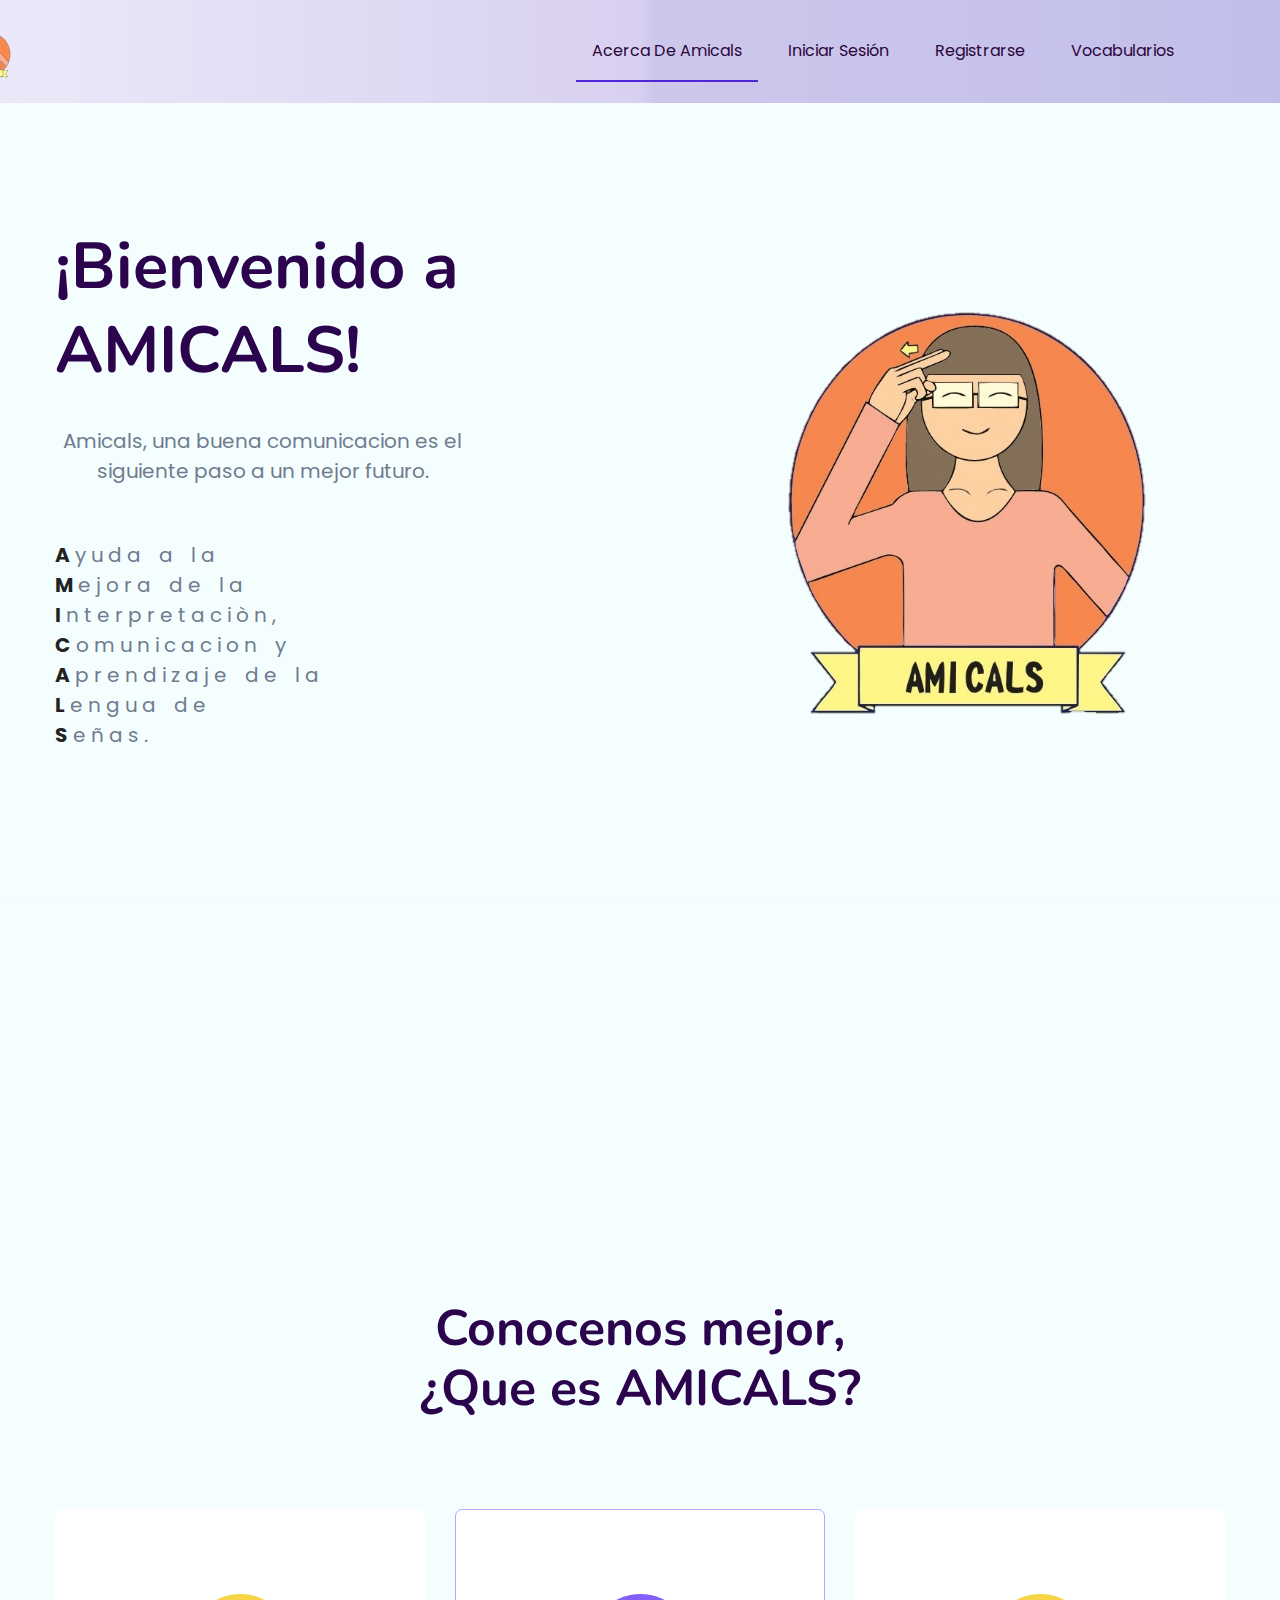
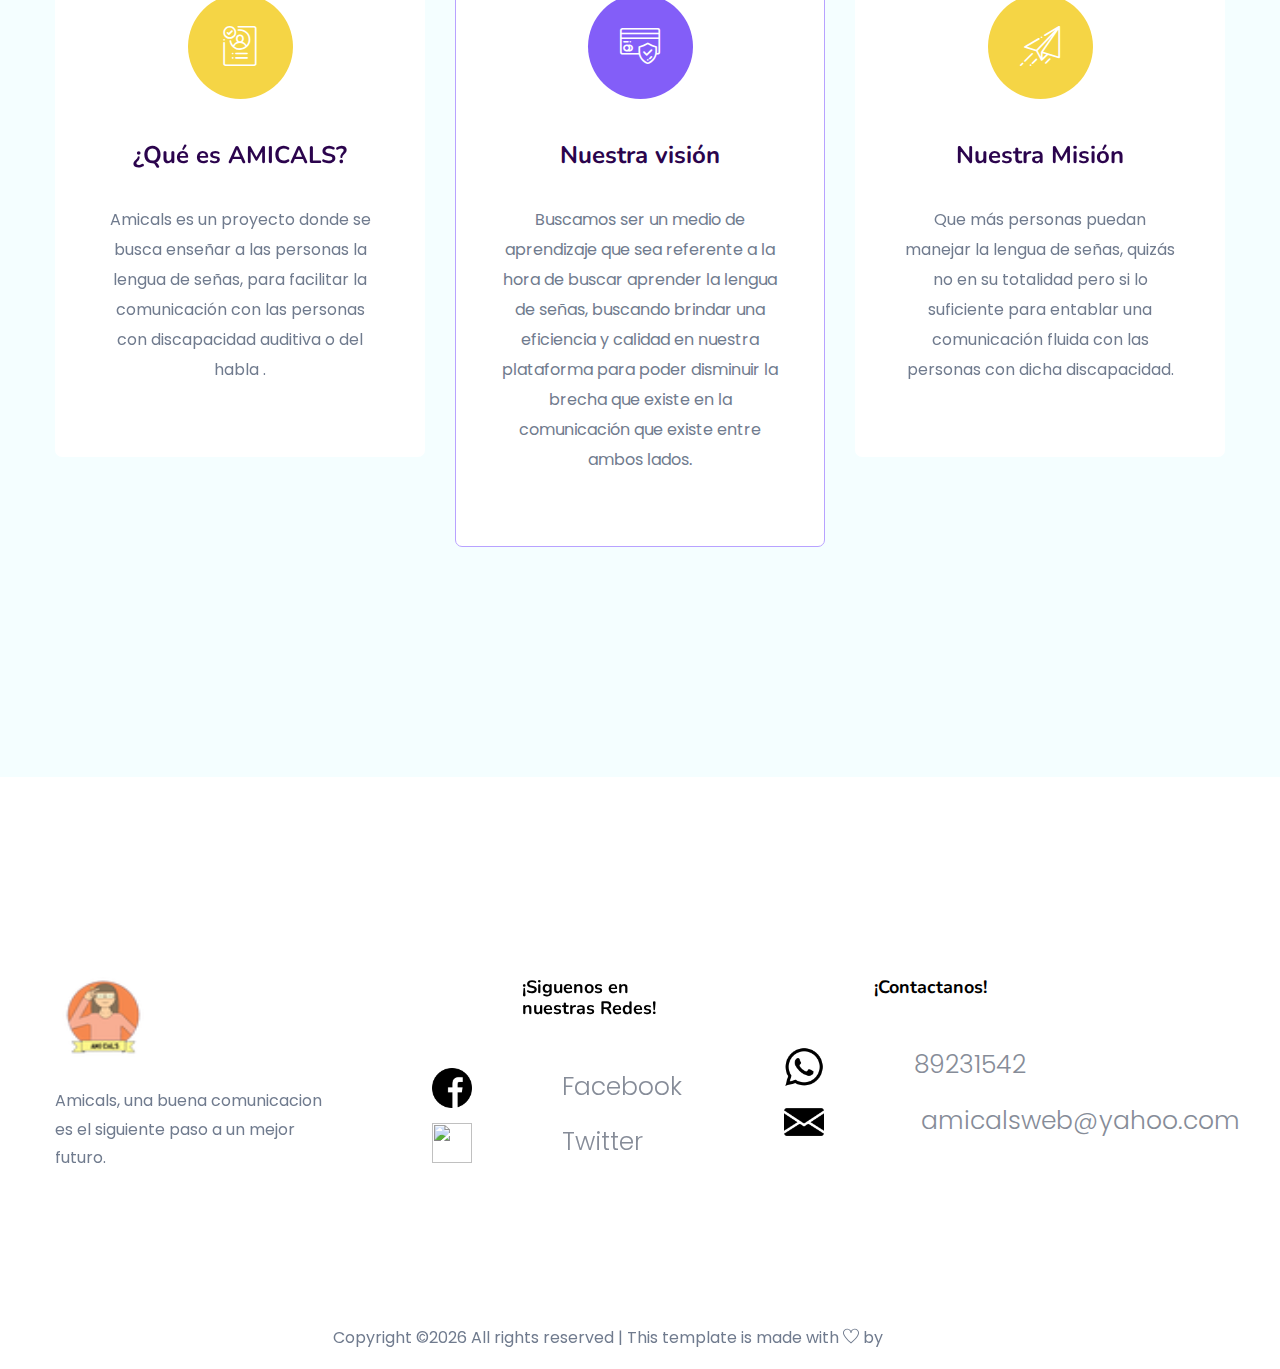
==== index.html @ 54b2f653 "grupo_amicals" ====
<!doctype html>
<html class="no-js" lang="zxx">
    <head>
        <meta charset="utf-8">
        <meta http-equiv="x-ua-compatible" content="ie=edge">
        <title>Amicals || Inicio </title>
        <meta name="description" content="">
        <meta name="viewport" content="width=device-width, initial-scale=1">
        <link rel="manifest" href="site.webmanifest">
		<link rel="shortcut icon" type="image/x-icon" href="assets/img/faviconA.png">

		<!-- CSS here -->
            <link rel="stylesheet" href="assets/css/bootstrap.min.css">
            <link rel="stylesheet" href="assets/css/owl.carousel.min.css">
            <link rel="stylesheet" href="assets/css/flaticon.css">
            <link rel="stylesheet" href="assets/css/slicknav.css">
            <link rel="stylesheet" href="assets/css/animate.min.css">
            <link rel="stylesheet" href="assets/css/magnific-popup.css">
            <link rel="stylesheet" href="assets/css/fontawesome-all.min.css">
            <link rel="stylesheet" href="assets/css/themify-icons.css">
            <link rel="stylesheet" href="assets/css/slick.css">
            <link rel="stylesheet" href="assets/css/nice-select.css">
            <link rel="stylesheet" href="assets/css/style.css">

   </head>
   <header>
    <!-- Header Start -->
   <div class="header-area header-transparrent ">
        <div class="main-header header-sticky">
            <div class="container">
                <div class="row align-items-center">
                    <!-- Logo  del header-->
                    <div class="col-xl-2 col-lg-2 col-md-2">
                        <div class="logo">
                            <a href="index.html"><img src="assets/img/logoR.png" ></a>
                        </div>
                    </div>
                    <div class="col-xl-10 col-lg-10 col-md-10">
                        <!-- Main-menu -->
                        <div class="main-menu f-right d-none d-lg-block">
                            <nav>
                                <ul id="navigation">    
                                    <li class="active"><a href="index.html">Acerca de Amicals</a></li>
                                    <li><a href="login.html">Iniciar Sesión</a></li>
                                    <li><a href="blog.html">Registrarse</a></li>
                                    <li><a href="Vocabularios.html">Vocabularios</a>
                                       
                                        <ul class="submenu">
                                            <li><a href="Saludos.html">Saludos</a></li>
                                             <li><a href="preguntas.html">Preguntas</a></li>
                                             <li><a href="familia.html">Familia</a></li>
                                             <li><a href="colores.html">colores</a></li>
                                             <li><a href="medios.html">Medios de transporte</a></li>
                                           
                                           
                                         
                                            


                                        </ul>
                                    </li>
                                 
                                </ul>
                            </nav>
                        </div>
                    </div>
                    <!-- Mobile Menu -->
                    <div class="col-12">
                        <div class="mobile_menu d-block d-lg-none"></div>
                    </div>
                </div>
            </div>
        </div>
   </div>
    <!-- Header End -->
</header>

   <body>
       
    <!-- Preloader Start -->
    <div id="preloader-active">
        <div class="preloader d-flex align-items-center justify-content-center">
            <div class="preloader-inner position-relative">
                <div class="preloader-circle"></div>
                <div class="preloader-img pere-text">
                      <!-- logo amicals -->
                    <img src="assets/img/logoR.png">
                </div>
            </div>
        </div>
    </div>
    <!-- Preloader Start -->

   

    <main>

        <!-- Slider Area Start-->
        <div class="slider-area ">
            <div class="slider-active">
                <div class="single-slider slider-height slider-padding sky-blue d-flex align-items-center">
                    <div class="container">
                        <div class="row d-flex align-items-center">
                            <div class="col-lg-6 col-md-9 ">
                                <div class="hero__caption">
                                 
                                    <h1 data-animation="fadeInUp" data-delay=".6s">¡Bienvenido a<br>AMICALS!</h1>
                                    <p data-animation="fadeInUp" data-delay=".8s">Amicals, una buena comunicacion es el siguiente paso a un mejor futuro.</p>
                                    <p  id="am" data-animation="fadeInUp" data-delay=".8s"><b>A</b>yuda a la<br> <b>M</b>ejora de la<br><b>I</b>nterpretaciòn,<br><b>C</b>omunicacion y <br> <b>A</b>prendizaje de la <br> <b>L</b>engua de <br><b>S</b>eñas.</p>
                
                                  
                                </div>
                            </div>
                            <div class="col-lg-6">
                                <div class="hero__img d-none d-lg-block f-right" data-animation="fadeInRight" data-delay="1s">
                                    <img src="assets/img/logo.png" alt="">
                                </div>
                            </div>
                        </div>
                    </div>
                </div> 
                
                            <div class="col-lg-6">
                                <div class="hero__img d-none d-lg-block f-right" data-animation="fadeInRight" data-delay="1s">
                                    <img src="assets/img/hero/hero_right.png" alt="">
                                </div>
                            </div>
                        </div>
                    </div>
                </div> 
            </div>
        </div>
        
                       
           
        </section>
        <!-- Best Features End -->
        <!-- Services Area Start -->
        <section class="service-area sky-blue section-padding2">
            <div class="container">
                <!-- Section Tittle -->
                <div class="row d-flex justify-content-center">
                    <div class="col-lg-6">
                        <div class="section-tittle text-center">
                            <h2>Conocenos mejor,<br>¿Que es AMICALS?</h2>
                        </div>
                    </div>
                </div>
                <!-- Section caption -->
                <div class="row">
                    <div class="col-xl-4 col-lg-4 col-md-6">
                        <div class="services-caption text-center mb-30">
                            <div class="service-icon">
                                <span class="flaticon-businessman"></span>
                            </div> 
                            <div class="service-cap">
                                <h4><a href="#">¿Qué es AMICALS?</a></h4>
                                <p>Amicals es un proyecto donde se busca enseñar a las personas la lengua de señas, para facilitar la comunicación con las personas con discapacidad auditiva o del habla .</p>
                            </div>
                        </div>
                    </div>
                    <div class="col-xl-4 col-lg-4 col-md-6">
                        <div class="services-caption active text-center mb-30">
                            <div class="service-icon">
                                <span class="flaticon-pay"></span>
                            </div> 
                            <div class="service-cap">
                                <h4><a href="#">Nuestra visión</a></h4>
                                <p> Buscamos ser un medio de aprendizaje que sea referente a la hora de buscar aprender la lengua de señas, buscando brindar una eficiencia y calidad en nuestra plataforma para poder disminuir la brecha que existe en la comunicación que existe entre ambos lados.</p>
                            </div>
                        </div>
                    </div> 
                    <div class="col-xl-4 col-lg-4 col-md-6">
                        <div class="services-caption text-center mb-30">
                            <div class="service-icon">
                                <span class="flaticon-plane"></span>
                            </div> 
                            <div class="service-cap">
                                <h4><a href="#">Nuestra Misión</a></h4>
                                <p>Que más personas puedan manejar la lengua de señas, quizás no en su totalidad pero si lo suficiente para entablar una comunicación fluida con las personas con dicha discapacidad.</p>
                            </div>
                        </div>
                    </div>
                </div>
            </div>
        </section>
       
        
   <footer>

   
       <!-- Footer Start-->
      <div class="footer-main">
        <div class="footer-area footer-padding">
            <div class="container">
                <div class="row  justify-content-between">
                    <div class="col-lg-3 col-md-4 col-sm-8">
                         <div class="single-footer-caption mb-30">
                              <!-- logo -->
                             <div class="footer-logo">
                                 <a href="index.html"><img src="assets/img/logoR.png" alt=""></a>
                             </div>
                             <div class="footer-tittle">
                                 <div class="footer-pera">
                                     <p class="info1">Amicals, una buena comunicacion es el siguiente paso a un mejor futuro.</p>
                                </div>
                             </div>
                         </div>
                    </div>
                    <div class="col-lg-2 col-md-4 col-sm-5">
                        <div class="single-footer-caption mb-50">
                            <div class="footer-tittle">
                                <h4>¡Siguenos en nuestras Redes!</h4>
                                <ul>
                                <li> <img class="logo" src="assets/img/facebook.png"><a href="https://www.facebook.com/Amicals-100600998304118">Facebook</a></li>
                                
                             <li><img class="logo" src="assets/img/Twitter.png"><a href="https://twitter.com/AmicalsW">Twitter</a></li>
                                   
                                   
                                   
                                </ul>
                            </div> 
                        </div>
                    </div>
                    <div class="single-footer-caption mb-50">
                        <div class="footer-tittle">
                            <h4>¡Contactanos!</h4>
                            <ul>
                                <li> <img class="logo" src="assets/img/whatsapp.png"><a href="#">89231542</a></li>
                                <li> <img class="logo" src="assets/img/correo.png"> <a href="amicalsweb@yahoo.com">amicalsweb@yahoo.com</a></li>
                                
                            </ul>
                        </div>
                    </div>
                </div>

                   
                             <!-- Form -->
                             
                                         <div class="mt-10 info"></div>
                                     </form>
                                 </div>
                             </div>
                            </div>
                        </div>
                    </div>
                </div>
                <!-- Copy-Right -->
                <div class="row align-items-center">
                    <div class="col-xl-12 ">
                        <div class="footer-copy-right">
                           <p><!-- Link back to Colorlib can't be removed. Template is licensed under CC BY 3.0. -->
  Copyright &copy;<script>document.write(new Date().getFullYear());</script> All rights reserved | This template is made with <i class="ti-heart" aria-hidden="true"></i> by <a href="https://colorlib.com" target="_blank">Colorlib</a>
  <!-- Link back to Colorlib can't be removed. Template is licensed under CC BY 3.0. --></p>
                        </div>
                    </div>
                </div>
            </div>
        </div>
      </div>
       <!-- Footer End-->
        
        
   </footer>
   
	<!-- JS here -->
	
		<!-- All JS Custom Plugins Link Here here -->
        <script src="./assets/js/vendor/modernizr-3.5.0.min.js"></script>
		
		<!-- Jquery, Popper, Bootstrap -->
		<script src="./assets/js/vendor/jquery-1.12.4.min.js"></script>
        <script src="./assets/js/popper.min.js"></script>
        <script src="./assets/js/bootstrap.min.js"></script>
	    <!-- Jquery Mobile Menu -->
        <script src="./assets/js/jquery.slicknav.min.js"></script>

		<!-- Jquery Slick , Owl-Carousel Plugins -->
        <script src="./assets/js/owl.carousel.min.js"></script>
        <script src="./assets/js/slick.min.js"></script>
        <!-- Date Picker -->
        <script src="./assets/js/gijgo.min.js"></script>
		<!-- One Page, Animated-HeadLin -->
        <script src="./assets/js/wow.min.js"></script>
		<script src="./assets/js/animated.headline.js"></script>
        <script src="./assets/js/jquery.magnific-popup.js"></script>

		<!-- Scrollup, nice-select, sticky -->
        <script src="./assets/js/jquery.scrollUp.min.js"></script>
        <script src="./assets/js/jquery.nice-select.min.js"></script>
		<script src="./assets/js/jquery.sticky.js"></script>
        
        <!-- contact js -->
        <script src="./assets/js/contact.js"></script>
        <script src="./assets/js/jquery.form.js"></script>
        <script src="./assets/js/jquery.validate.min.js"></script>
        <script src="./assets/js/mail-script.js"></script>
        <script src="./assets/js/jquery.ajaxchimp.min.js"></script>
        
		<!-- Jquery Plugins, main Jquery -->	
        <script src="./assets/js/plugins.js"></script>
        <script src="./assets/js/main.js"></script>
        
    </body>
</html>
---- assets/css/flaticon.css ----
/*
  	Flaticon icon font: Flaticon
  	Creation date: 20/02/2020 09:43
  	*/

@font-face {
  font-family: "Flaticon";
  src: url("../fonts/Flaticon.eot");
  src: url("../fonts/Flaticon.eot?#iefix") format("embedded-opentype"),
       url("../fonts/Flaticon.woff2") format("woff2"),
       url("../fonts/Flaticon.woff") format("woff"),
       url("../fonts/Flaticon.ttf") format("truetype"),
       url("../fonts/Flaticon.svg#Flaticon") format("svg");
  font-weight: normal;
  font-style: normal;
}

@media screen and (-webkit-min-device-pixel-ratio:0) {
  @font-face {
    font-family: "Flaticon";
    src: url("../fonts/Flaticon.svg#Flaticon") format("svg");
  }
}

[class^="flaticon-"]:before, [class*=" flaticon-"]:before,
[class^="flaticon-"]:after, [class*=" flaticon-"]:after {   
  font-family: Flaticon;

}

.flaticon-businessman:before { content: "\f100"; }
.flaticon-pay:before { content: "\f101"; }
.flaticon-plane:before { content: "\f102"; }
.flaticon-support:before { content: "\f103"; }
---- assets/css/themify-icons.css ----
@font-face {
	font-family: 'themify';
	src:url('../fonts/themify.eot?-fvbane');


	src:url('../fonts/themify.eot?#iefix-fvbane') format('embedded-opentype'),
		url('../fonts/themify.woff?-fvbane') format('woff'),
		url('../fonts/themify.ttf?-fvbane') format('truetype'),
		url('../fonts/themify.svg?-fvbane#themify') format('svg');
	font-weight: normal;
	font-style: normal;
}

[class^="ti-"], [class*=" ti-"] {
	font-family: 'themify';
	speak: none;
	font-style: normal;
	font-weight: normal;
	font-variant: normal;
	text-transform: none;
	line-height: 1;

	/* Better Font Rendering =========== */
	-webkit-font-smoothing: antialiased;
	-moz-osx-font-smoothing: grayscale;
}

.ti-wand:before {
	content: "\e600";
}
.ti-volume:before {
	content: "\e601";
}
.ti-user:before {
	content: "\e602";
}
.ti-unlock:before {
	content: "\e603";
}
.ti-unlink:before {
	content: "\e604";
}
.ti-trash:before {
	content: "\e605";
}
.ti-thought:before {
	content: "\e606";
}
.ti-target:before {
	content: "\e607";
}
.ti-tag:before {
	content: "\e608";
}
.ti-tablet:before {
	content: "\e609";
}
.ti-star:before {
	content: "\e60a";
}
.ti-spray:before {
	content: "\e60b";
}
.ti-signal:before {
	content: "\e60c";
}
.ti-shopping-cart:before {
	content: "\e60d";
}
.ti-shopping-cart-full:before {
	content: "\e60e";
}
.ti-settings:before {
	content: "\e60f";
}
.ti-search:before {
	content: "\e610";
}
.ti-zoom-in:before {
	content: "\e611";
}
.ti-zoom-out:before {
	content: "\e612";
}
.ti-cut:before {
	content: "\e613";
}
.ti-ruler:before {
	content: "\e614";
}
.ti-ruler-pencil:before {
	content: "\e615";
}
.ti-ruler-alt:before {
	content: "\e616";
}
.ti-bookmark:before {
	content: "\e617";
}
.ti-bookmark-alt:before {
	content: "\e618";
}
.ti-reload:before {
	content: "\e619";
}
.ti-plus:before {
	content: "\e61a";
}
.ti-pin:before {
	content: "\e61b";
}
.ti-pencil:before {
	content: "\e61c";
}
.ti-pencil-alt:before {
	content: "\e61d";
}
.ti-paint-roller:before {
	content: "\e61e";
}
.ti-paint-bucket:before {
	content: "\e61f";
}
.ti-na:before {
	content: "\e620";
}
.ti-mobile:before {
	content: "\e621";
}
.ti-minus:before {
	content: "\e622";
}
.ti-medall:before {
	content: "\e623";
}
.ti-medall-alt:before {
	content: "\e624";
}
.ti-marker:before {
	content: "\e625";
}
.ti-marker-alt:before {
	content: "\e626";
}
.ti-arrow-up:before {
	content: "\e627";
}
.ti-arrow-right:before {
	content: "\e628";
}
.ti-arrow-left:before {
	content: "\e629";
}
.ti-arrow-down:before {
	content: "\e62a";
}
.ti-lock:before {
	content: "\e62b";
}
.ti-location-arrow:before {
	content: "\e62c";
}
.ti-link:before {
	content: "\e62d";
}
.ti-layout:before {
	content: "\e62e";
}
.ti-layers:before {
	content: "\e62f";
}
.ti-layers-alt:before {
	content: "\e630";
}
.ti-key:before {
	content: "\e631";
}
.ti-import:before {
	content: "\e632";
}
.ti-image:before {
	content: "\e633";
}
.ti-heart:before {
	content: "\e634";
}
.ti-heart-broken:before {
	content: "\e635";
}
.ti-hand-stop:before {
	content: "\e636";
}
.ti-hand-open:before {
	content: "\e637";
}
.ti-hand-drag:before {
	content: "\e638";
}
.ti-folder:before {
	content: "\e639";
}
.ti-flag:before {
	content: "\e63a";
}
.ti-flag-alt:before {
	content: "\e63b";
}
.ti-flag-alt-2:before {
	content: "\e63c";
}
.ti-eye:before {
	content: "\e63d";
}
.ti-export:before {
	content: "\e63e";
}
.ti-exchange-vertical:before {
	content: "\e63f";
}
.ti-desktop:before {
	content: "\e640";
}
.ti-cup:before {
	content: "\e641";
}
.ti-crown:before {
	content: "\e642";
}
.ti-comments:before {
	content: "\e643";
}
.ti-comment:before {
	content: "\e644";
}
.ti-comment-alt:before {
	content: "\e645";
}
.ti-close:before {
	content: "\e646";
}
.ti-clip:before {
	content: "\e647";
}
.ti-angle-up:before {
	content: "\e648";
}
.ti-angle-right:before {
	content: "\e649";
}
.ti-angle-left:before {
	content: "\e64a";
}
.ti-angle-down:before {
	content: "\e64b";
}
.ti-check:before {
	content: "\e64c";
}
.ti-check-box:before {
	content: "\e64d";
}
.ti-camera:before {
	content: "\e64e";
}
.ti-announcement:before {
	content: "\e64f";
}
.ti-brush:before {
	content: "\e650";
}
.ti-briefcase:before {
	content: "\e651";
}
.ti-bolt:before {
	content: "\e652";
}
.ti-bolt-alt:before {
	content: "\e653";
}
.ti-blackboard:before {
	content: "\e654";
}
.ti-bag:before {
	content: "\e655";
}
.ti-move:before {
	content: "\e656";
}
.ti-arrows-vertical:before {
	content: "\e657";
}
.ti-arrows-horizontal:before {
	content: "\e658";
}
.ti-fullscreen:before {
	content: "\e659";
}
.ti-arrow-top-right:before {
	content: "\e65a";
}
.ti-arrow-top-left:before {
	content: "\e65b";
}
.ti-arrow-circle-up:before {
	content: "\e65c";
}
.ti-arrow-circle-right:before {
	content: "\e65d";
}
.ti-arrow-circle-left:before {
	content: "\e65e";
}
.ti-arrow-circle-down:before {
	content: "\e65f";
}
.ti-angle-double-up:before {
	content: "\e660";
}
.ti-angle-double-right:before {
	content: "\e661";
}
.ti-angle-double-left:before {
	content: "\e662";
}
.ti-angle-double-down:before {
	content: "\e663";
}
.ti-zip:before {
	content: "\e664";
}
.ti-world:before {
	content: "\e665";
}
.ti-wheelchair:before {
	content: "\e666";
}
.ti-view-list:before {
	content: "\e667";
}
.ti-view-list-alt:before {
	content: "\e668";
}
.ti-view-grid:before {
	content: "\e669";
}
.ti-uppercase:before {
	content: "\e66a";
}
.ti-upload:before {
	content: "\e66b";
}
.ti-underline:before {
	content: "\e66c";
}
.ti-truck:before {
	content: "\e66d";
}
.ti-timer:before {
	content: "\e66e";
}
.ti-ticket:before {
	content: "\e66f";
}
.ti-thumb-up:before {
	content: "\e670";
}
.ti-thumb-down:before {
	content: "\e671";
}
.ti-text:before {
	content: "\e672";
}
.ti-stats-up:before {
	content: "\e673";
}
.ti-stats-down:before {
	content: "\e674";
}
.ti-split-v:before {
	content: "\e675";
}
.ti-split-h:before {
	content: "\e676";
}
.ti-smallcap:before {
	content: "\e677";
}
.ti-shine:before {
	content: "\e678";
}
.ti-shift-right:before {
	content: "\e679";
}
.ti-shift-left:before {
	content: "\e67a";
}
.ti-shield:before {
	content: "\e67b";
}
.ti-notepad:before {
	content: "\e67c";
}
.ti-server:before {
	content: "\e67d";
}
.ti-quote-right:before {
	content: "\e67e";
}
.ti-quote-left:before {
	content: "\e67f";
}
.ti-pulse:before {
	content: "\e680";
}
.ti-printer:before {
	content: "\e681";
}
.ti-power-off:before {
	content: "\e682";
}
.ti-plug:before {
	content: "\e683";
}
.ti-pie-chart:before {
	content: "\e684";
}
.ti-paragraph:before {
	content: "\e685";
}
.ti-panel:before {
	content: "\e686";
}
.ti-package:before {
	content: "\e687";
}
.ti-music:before {
	content: "\e688";
}
.ti-music-alt:before {
	content: "\e689";
}
.ti-mouse:before {
	content: "\e68a";
}
.ti-mouse-alt:before {
	content: "\e68b";
}
.ti-money:before {
	content: "\e68c";
}
.ti-microphone:before {
	content: "\e68d";
}
.ti-menu:before {
	content: "\e68e";
}
.ti-menu-alt:before {
	content: "\e68f";
}
.ti-map:before {
	content: "\e690";
}
.ti-map-alt:before {
	content: "\e691";
}
.ti-loop:before {
	content: "\e692";
}
.ti-location-pin:before {
	content: "\e693";
}
.ti-list:before {
	content: "\e694";
}
.ti-light-bulb:before {
	content: "\e695";
}
.ti-Italic:before {
	content: "\e696";
}
.ti-info:before {
	content: "\e697";
}
.ti-infinite:before {
	content: "\e698";
}
.ti-id-badge:before {
	content: "\e699";
}
.ti-hummer:before {
	content: "\e69a";
}
.ti-home:before {
	content: "\e69b";
}
.ti-help:before {
	content: "\e69c";
}
.ti-headphone:before {
	content: "\e69d";
}
.ti-harddrives:before {
	content: "\e69e";
}
.ti-harddrive:before {
	content: "\e69f";
}
.ti-gift:before {
	content: "\e6a0";
}
.ti-game:before {
	content: "\e6a1";
}
.ti-filter:before {
	content: "\e6a2";
}
.ti-files:before {
	content: "\e6a3";
}
.ti-file:before {
	content: "\e6a4";
}
.ti-eraser:before {
	content: "\e6a5";
}
.ti-envelope:before {
	content: "\e6a6";
}
.ti-download:before {
	content: "\e6a7";
}
.ti-direction:before {
	content: "\e6a8";
}
.ti-direction-alt:before {
	content: "\e6a9";
}
.ti-dashboard:before {
	content: "\e6aa";
}
.ti-control-stop:before {
	content: "\e6ab";
}
.ti-control-shuffle:before {
	content: "\e6ac";
}
.ti-control-play:before {
	content: "\e6ad";
}
.ti-control-pause:before {
	content: "\e6ae";
}
.ti-control-forward:before {
	content: "\e6af";
}
.ti-control-backward:before {
	content: "\e6b0";
}
.ti-cloud:before {
	content: "\e6b1";
}
.ti-cloud-up:before {
	content: "\e6b2";
}
.ti-cloud-down:before {
	content: "\e6b3";
}
.ti-clipboard:before {
	content: "\e6b4";
}
.ti-car:before {
	content: "\e6b5";
}
.ti-calendar:before {
	content: "\e6b6";
}
.ti-book:before {
	content: "\e6b7";
}
.ti-bell:before {
	content: "\e6b8";
}
.ti-basketball:before {
	content: "\e6b9";
}
.ti-bar-chart:before {
	content: "\e6ba";
}
.ti-bar-chart-alt:before {
	content: "\e6bb";
}
.ti-back-right:before {
	content: "\e6bc";
}
.ti-back-left:before {
	content: "\e6bd";
}
.ti-arrows-corner:before {
	content: "\e6be";
}
.ti-archive:before {
	content: "\e6bf";
}
.ti-anchor:before {
	content: "\e6c0";
}
.ti-align-right:before {
	content: "\e6c1";
}
.ti-align-left:before {
	content: "\e6c2";
}
.ti-align-justify:before {
	content: "\e6c3";
}
.ti-align-center:before {
	content: "\e6c4";
}
.ti-alert:before {
	content: "\e6c5";
}
.ti-alarm-clock:before {
	content: "\e6c6";
}
.ti-agenda:before {
	content: "\e6c7";
}
.ti-write:before {
	content: "\e6c8";
}
.ti-window:before {
	content: "\e6c9";
}
.ti-widgetized:before {
	content: "\e6ca";
}
.ti-widget:before {
	content: "\e6cb";
}
.ti-widget-alt:before {
	content: "\e6cc";
}
.ti-wallet:before {
	content: "\e6cd";
}
.ti-video-clapper:before {
	content: "\e6ce";
}
.ti-video-camera:before {
	content: "\e6cf";
}
.ti-vector:before {
	content: "\e6d0";
}
.ti-themify-logo:before {
	content: "\e6d1";
}
.ti-themify-favicon:before {
	content: "\e6d2";
}
.ti-themify-favicon-alt:before {
	content: "\e6d3";
}
.ti-support:before {
	content: "\e6d4";
}
.ti-stamp:before {
	content: "\e6d5";
}
.ti-split-v-alt:before {
	content: "\e6d6";
}
.ti-slice:before {
	content: "\e6d7";
}
.ti-shortcode:before {
	content: "\e6d8";
}
.ti-shift-right-alt:before {
	content: "\e6d9";
}
.ti-shift-left-alt:before {
	content: "\e6da";
}
.ti-ruler-alt-2:before {
	content: "\e6db";
}
.ti-receipt:before {
	content: "\e6dc";
}
.ti-pin2:before {
	content: "\e6dd";
}
.ti-pin-alt:before {
	content: "\e6de";
}
.ti-pencil-alt2:before {
	content: "\e6df";
}
.ti-palette:before {
	content: "\e6e0";
}
.ti-more:before {
	content: "\e6e1";
}
.ti-more-alt:before {
	content: "\e6e2";
}
.ti-microphone-alt:before {
	content: "\e6e3";
}
.ti-magnet:before {
	content: "\e6e4";
}
.ti-line-double:before {
	content: "\e6e5";
}
.ti-line-dotted:before {
	content: "\e6e6";
}
.ti-line-dashed:before {
	content: "\e6e7";
}
.ti-layout-width-full:before {
	content: "\e6e8";
}
.ti-layout-width-default:before {
	content: "\e6e9";
}
.ti-layout-width-default-alt:before {
	content: "\e6ea";
}
.ti-layout-tab:before {
	content: "\e6eb";
}
.ti-layout-tab-window:before {
	content: "\e6ec";
}
.ti-layout-tab-v:before {
	content: "\e6ed";
}
.ti-layout-tab-min:before {
	content: "\e6ee";
}
.ti-layout-slider:before {
	content: "\e6ef";
}
.ti-layout-slider-alt:before {
	content: "\e6f0";
}
.ti-layout-sidebar-right:before {
	content: "\e6f1";
}
.ti-layout-sidebar-none:before {
	content: "\e6f2";
}
.ti-layout-sidebar-left:before {
	content: "\e6f3";
}
.ti-layout-placeholder:before {
	content: "\e6f4";
}
.ti-layout-menu:before {
	content: "\e6f5";
}
.ti-layout-menu-v:before {
	content: "\e6f6";
}
.ti-layout-menu-separated:before {
	content: "\e6f7";
}
.ti-layout-menu-full:before {
	content: "\e6f8";
}
.ti-layout-media-right-alt:before {
	content: "\e6f9";
}
.ti-layout-media-right:before {
	content: "\e6fa";
}
.ti-layout-media-overlay:before {
	content: "\e6fb";
}
.ti-layout-media-overlay-alt:before {
	content: "\e6fc";
}
.ti-layout-media-overlay-alt-2:before {
	content: "\e6fd";
}
.ti-layout-media-left-alt:before {
	content: "\e6fe";
}
.ti-layout-media-left:before {
	content: "\e6ff";
}
.ti-layout-media-center-alt:before {
	content: "\e700";
}
.ti-layout-media-center:before {
	content: "\e701";
}
.ti-layout-list-thumb:before {
	content: "\e702";
}
.ti-layout-list-thumb-alt:before {
	content: "\e703";
}
.ti-layout-list-post:before {
	content: "\e704";
}
.ti-layout-list-large-image:before {
	content: "\e705";
}
.ti-layout-line-solid:before {
	content: "\e706";
}
.ti-layout-grid4:before {
	content: "\e707";
}
.ti-layout-grid3:before {
	content: "\e708";
}
.ti-layout-grid2:before {
	content: "\e709";
}
.ti-layout-grid2-thumb:before {
	content: "\e70a";
}
.ti-layout-cta-right:before {
	content: "\e70b";
}
.ti-layout-cta-left:before {
	content: "\e70c";
}
.ti-layout-cta-center:before {
	content: "\e70d";
}
.ti-layout-cta-btn-right:before {
	content: "\e70e";
}
.ti-layout-cta-btn-left:before {
	content: "\e70f";
}
.ti-layout-column4:before {
	content: "\e710";
}
.ti-layout-column3:before {
	content: "\e711";
}
.ti-layout-column2:before {
	content: "\e712";
}
.ti-layout-accordion-separated:before {
	content: "\e713";
}
.ti-layout-accordion-merged:before {
	content: "\e714";
}
.ti-layout-accordion-list:before {
	content: "\e715";
}
.ti-ink-pen:before {
	content: "\e716";
}
.ti-info-alt:before {
	content: "\e717";
}
.ti-help-alt:before {
	content: "\e718";
}
.ti-headphone-alt:before {
	content: "\e719";
}
.ti-hand-point-up:before {
	content: "\e71a";
}
.ti-hand-point-right:before {
	content: "\e71b";
}
.ti-hand-point-left:before {
	content: "\e71c";
}
.ti-hand-point-down:before {
	content: "\e71d";
}
.ti-gallery:before {
	content: "\e71e";
}
.ti-face-smile:before {
	content: "\e71f";
}
.ti-face-sad:before {
	content: "\e720";
}
.ti-credit-card:before {
	content: "\e721";
}
.ti-control-skip-forward:before {
	content: "\e722";
}
.ti-control-skip-backward:before {
	content: "\e723";
}
.ti-control-record:before {
	content: "\e724";
}
.ti-control-eject:before {
	content: "\e725";
}
.ti-comments-smiley:before {
	content: "\e726";
}
.ti-brush-alt:before {
	content: "\e727";
}
.ti-youtube:before {
	content: "\e728";
}
.ti-vimeo:before {
	content: "\e729";
}
.ti-twitter:before {
	content: "\e72a";
}
.ti-time:before {
	content: "\e72b";
}
.ti-tumblr:before {
	content: "\e72c";
}
.ti-skype:before {
	content: "\e72d";
}
.ti-share:before {
	content: "\e72e";
}
.ti-share-alt:before {
	content: "\e72f";
}
.ti-rocket:before {
	content: "\e730";
}
.ti-pinterest:before {
	content: "\e731";
}
.ti-new-window:before {
	content: "\e732";
}
.ti-microsoft:before {
	content: "\e733";
}
.ti-list-ol:before {
	content: "\e734";
}
.ti-linkedin:before {
	content: "\e735";
}
.ti-layout-sidebar-2:before {
	content: "\e736";
}
.ti-layout-grid4-alt:before {
	content: "\e737";
}
.ti-layout-grid3-alt:before {
	content: "\e738";
}
.ti-layout-grid2-alt:before {
	content: "\e739";
}
.ti-layout-column4-alt:before {
	content: "\e73a";
}
.ti-layout-column3-alt:before {
	content: "\e73b";
}
.ti-layout-column2-alt:before {
	content: "\e73c";
}
.ti-instagram:before {
	content: "\e73d";
}
.ti-google:before {
	content: "\e73e";
}
.ti-github:before {
	content: "\e73f";
}
.ti-flickr:before {
	content: "\e740";
}
.ti-facebook:before {
	content: "\e741";
}
.ti-dropbox:before {
	content: "\e742";
}
.ti-dribbble:before {
	content: "\e743";
}
.ti-apple:before {
	content: "\e744";
}
.ti-android:before {
	content: "\e745";
}
.ti-save:before {
	content: "\e746";
}
.ti-save-alt:before {
	content: "\e747";
}
.ti-yahoo:before {
	content: "\e748";
}
.ti-wordpress:before {
	content: "\e749";
}
.ti-vimeo-alt:before {
	content: "\e74a";
}
.ti-twitter-alt:before {
	content: "\e74b";
}
.ti-tumblr-alt:before {
	content: "\e74c";
}
.ti-trello:before {
	content: "\e74d";
}
.ti-stack-overflow:before {
	content: "\e74e";
}
.ti-soundcloud:before {
	content: "\e74f";
}
.ti-sharethis:before {
	content: "\e750";
}
.ti-sharethis-alt:before {
	content: "\e751";
}
.ti-reddit:before {
	content: "\e752";
}
.ti-pinterest-alt:before {
	content: "\e753";
}
.ti-microsoft-alt:before {
	content: "\e754";
}
.ti-linux:before {
	content: "\e755";
}
.ti-jsfiddle:before {
	content: "\e756";
}
.ti-joomla:before {
	content: "\e757";
}
.ti-html5:before {
	content: "\e758";
}
.ti-flickr-alt:before {
	content: "\e759";
}
.ti-email:before {
	content: "\e75a";
}
.ti-drupal:before {
	content: "\e75b";
}
.ti-dropbox-alt:before {
	content: "\e75c";
}
.ti-css3:before {
	content: "\e75d";
}
.ti-rss:before {
	content: "\e75e";
}
.ti-rss-alt:before {
	content: "\e75f";
}
---- assets/css/nice-select.css ----
.nice-select {
  -webkit-tap-highlight-color: transparent;
  background-color: #fff;
  border-radius: 5px;
  border: solid 1px #e8e8e8;
  box-sizing: border-box;
  clear: both;
  cursor: pointer;
  display: block;
  float: left;
  font-family: inherit;
  font-size: 14px;
  font-weight: normal;
  height: 42px;
  line-height: 40px;
  outline: none;
  padding-left: 18px;
  padding-right: 30px;
  position: relative;
  text-align: left !important;
  -webkit-transition: all 0.2s ease-in-out;
  transition: all 0.2s ease-in-out;
  -webkit-user-select: none;
     -moz-user-select: none;
      -ms-user-select: none;
          user-select: none;
  white-space: nowrap;
  width: auto; }
  .nice-select:hover {
    border-color: #dbdbdb; }
  .nice-select:active, .nice-select.open, .nice-select:focus {
    border-color: #999; }
  .nice-select:after {
    border-bottom: 2px solid #999;
    border-right: 2px solid #999;
    content: '';
    display: block;
    height: 5px;
    margin-top: -4px;
    pointer-events: none;
    position: absolute;
    right: 12px;
    top: 50%;
    -webkit-transform-origin: 66% 66%;
        -ms-transform-origin: 66% 66%;
            transform-origin: 66% 66%;
    -webkit-transform: rotate(45deg);
        -ms-transform: rotate(45deg);
            transform: rotate(45deg);
    -webkit-transition: all 0.15s ease-in-out;
    transition: all 0.15s ease-in-out;
    width: 5px; }
  .nice-select.open:after {
    -webkit-transform: rotate(-135deg);
        -ms-transform: rotate(-135deg);
            transform: rotate(-135deg); }
  .nice-select.open .list {
    opacity: 1;
    pointer-events: auto;
    -webkit-transform: scale(1) translateY(0);
        -ms-transform: scale(1) translateY(0);
            transform: scale(1) translateY(0); }
  .nice-select.disabled {
    border-color: #ededed;
    color: #999;
    pointer-events: none; }
    .nice-select.disabled:after {
      border-color: #cccccc; }
  .nice-select.wide {
    width: 100%; }
    .nice-select.wide .list {
      left: 0 !important;
      right: 0 !important; }
  .nice-select.right {
    float: right; }
    .nice-select.right .list {
      left: auto;
      right: 0; }
  .nice-select.small {
    font-size: 12px;
    height: 36px;
    line-height: 34px; }
    .nice-select.small:after {
      height: 4px;
      width: 4px; }
    .nice-select.small .option {
      line-height: 34px;
      min-height: 34px; }
  .nice-select .list {
    background-color: #fff;
    border-radius: 5px;
    box-shadow: 0 0 0 1px rgba(68, 68, 68, 0.11);
    box-sizing: border-box;
    margin-top: 4px;
    opacity: 0;
    overflow: hidden;
    padding: 0;
    pointer-events: none;
    position: absolute;
    top: 100%;
    left: 0;
    -webkit-transform-origin: 50% 0;
        -ms-transform-origin: 50% 0;
            transform-origin: 50% 0;
    -webkit-transform: scale(0.75) translateY(-21px);
        -ms-transform: scale(0.75) translateY(-21px);
            transform: scale(0.75) translateY(-21px);
    -webkit-transition: all 0.2s cubic-bezier(0.5, 0, 0, 1.25), opacity 0.15s ease-out;
    transition: all 0.2s cubic-bezier(0.5, 0, 0, 1.25), opacity 0.15s ease-out;
    z-index: 9; }
    .nice-select .list:hover .option:not(:hover) {
      background-color: transparent !important; }
  .nice-select .option {
    cursor: pointer;
    font-weight: 400;
    line-height: 40px;
    list-style: none;
    min-height: 40px;
    outline: none;
    padding-left: 18px;
    padding-right: 29px;
    text-align: left;
    -webkit-transition: all 0.2s;
    transition: all 0.2s; }
    .nice-select .option:hover, .nice-select .option.focus, .nice-select .option.selected.focus {
      background-color: #f6f6f6; }
    .nice-select .option.selected {
      font-weight: bold; }
    .nice-select .option.disabled {
      background-color: transparent;
      color: #999;
      cursor: default; }

.no-csspointerevents .nice-select .list {
  display: none; }

.no-csspointerevents .nice-select.open .list {
  display: block; }
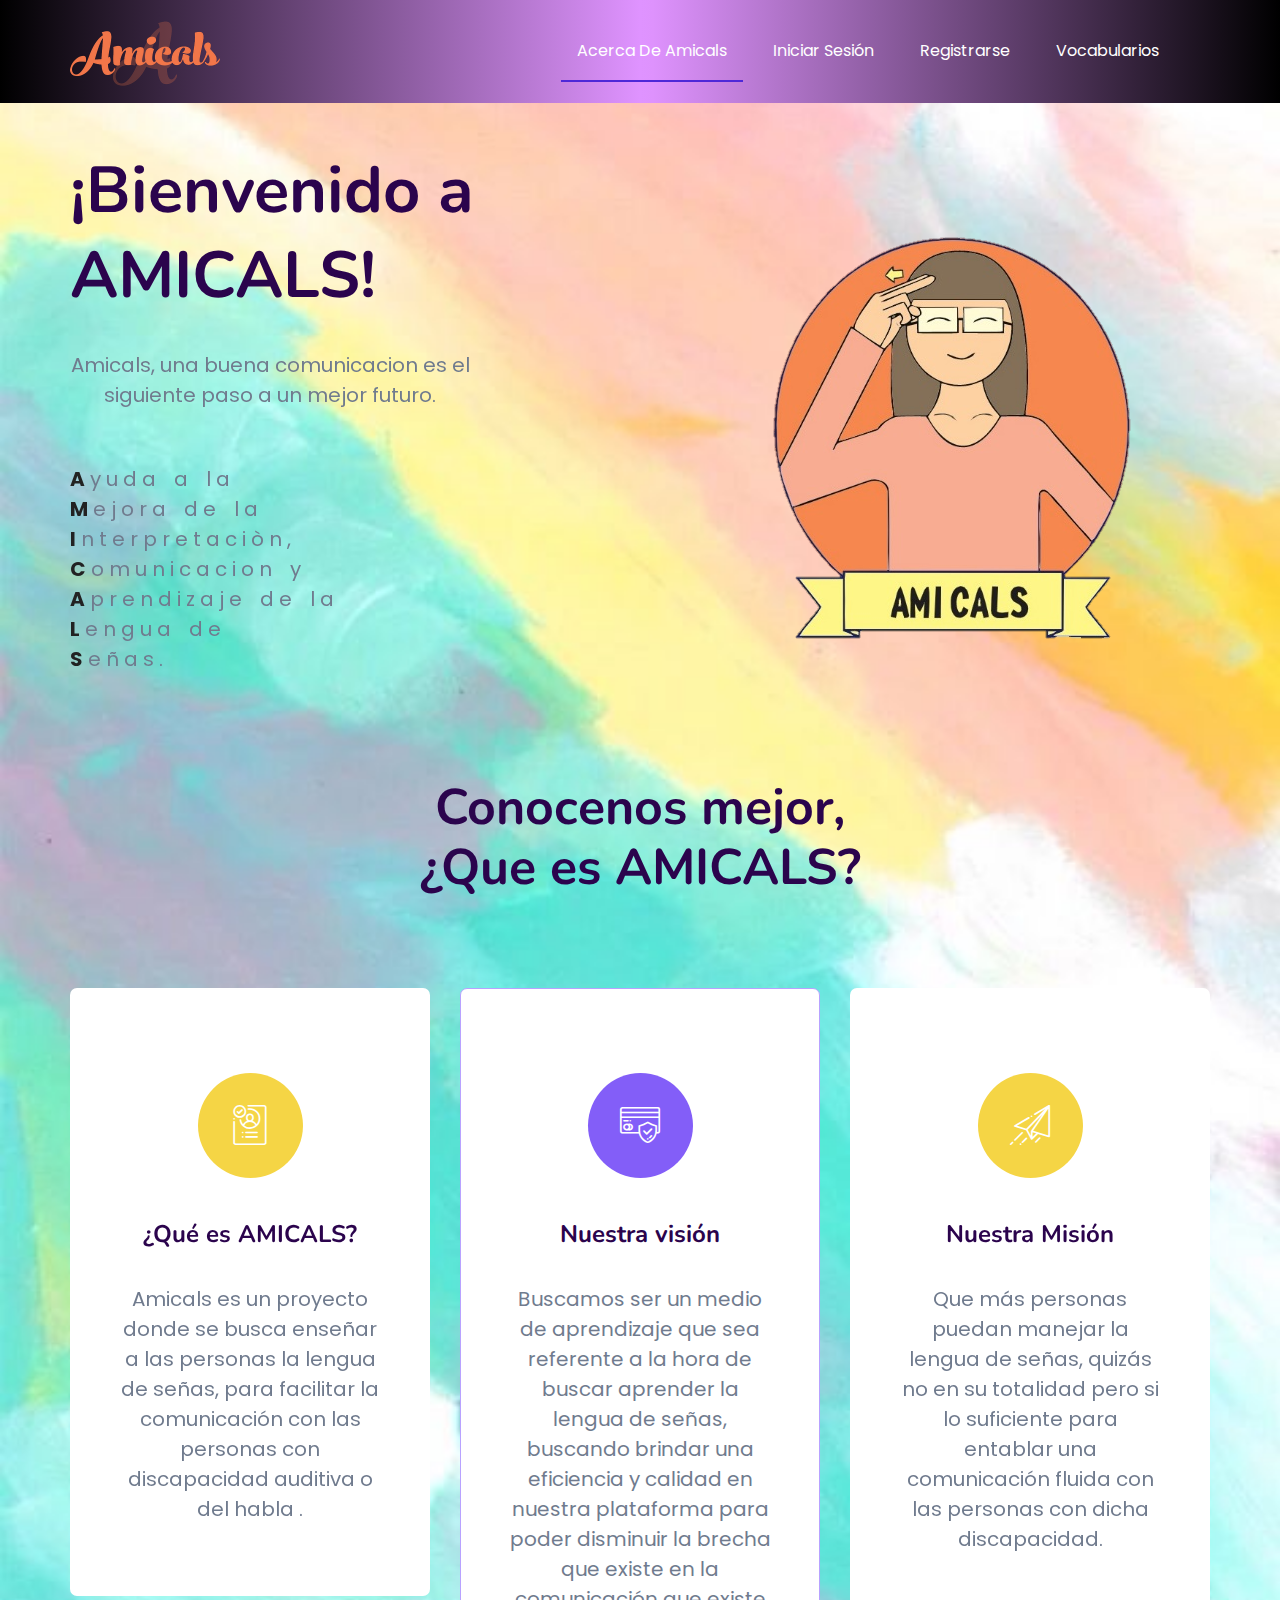
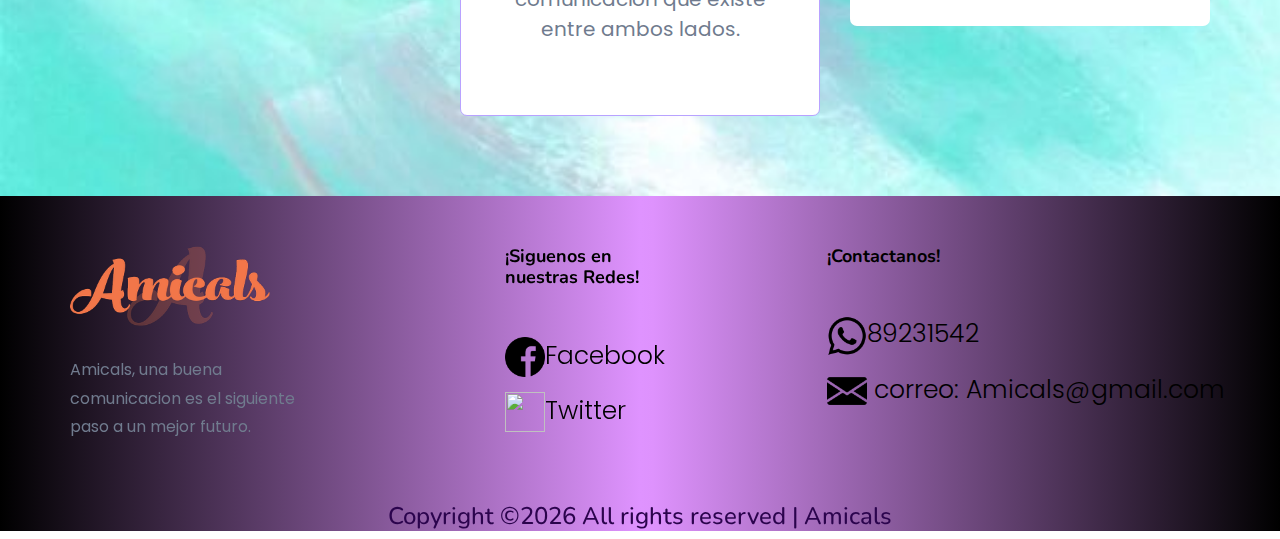
==== commit b964f8b1: "nuevo" ====
--- a/index.html
+++ b/index.html
@@ -32,7 +32,8 @@
                     <!-- Logo  del header-->
                     <div class="col-xl-2 col-lg-2 col-md-2">
                         <div class="logo">
-                            <a href="index.html"><img src="assets/img/logoR.png" ></a>
+                            <a href="index.html"><img src="assets/img/logoletras.png" style="width: 150px; position: relative; left: 0px; top: -10px; z-index: 999; opacity: 1;">
+                                </a>
                         </div>
                     </div>
                     <div class="col-xl-10 col-lg-10 col-md-10">
@@ -51,12 +52,6 @@
                                              <li><a href="familia.html">Familia</a></li>
                                              <li><a href="colores.html">colores</a></li>
                                              <li><a href="medios.html">Medios de transporte</a></li>
-                                           
-                                           
-                                         
-                                            
-
-
                                         </ul>
                                     </li>
                                  
@@ -91,24 +86,21 @@
     </div>
     <!-- Preloader Start -->
 
-   
-
-    <main>
 
         <!-- Slider Area Start-->
         <div class="slider-area ">
             <div class="slider-active">
+                <div class="indexfondo">
                 <div class="single-slider slider-height slider-padding sky-blue d-flex align-items-center">
                     <div class="container">
                         <div class="row d-flex align-items-center">
                             <div class="col-lg-6 col-md-9 ">
                                 <div class="hero__caption">
                                  
-                                    <h1 data-animation="fadeInUp" data-delay=".6s">¡Bienvenido a<br>AMICALS!</h1>
+                                    <h1 data-animation="fadeInUp" data-delay=".8s">¡Bienvenido a AMICALS!</h1>
                                     <p data-animation="fadeInUp" data-delay=".8s">Amicals, una buena comunicacion es el siguiente paso a un mejor futuro.</p>
                                     <p  id="am" data-animation="fadeInUp" data-delay=".8s"><b>A</b>yuda a la<br> <b>M</b>ejora de la<br><b>I</b>nterpretaciòn,<br><b>C</b>omunicacion y <br> <b>A</b>prendizaje de la <br> <b>L</b>engua de <br><b>S</b>eñas.</p>
                 
-                                  
                                 </div>
                             </div>
                             <div class="col-lg-6">
@@ -117,27 +109,9 @@
                                 </div>
                             </div>
                         </div>
-                    </div>
-                </div> 
-                
-                            <div class="col-lg-6">
-                                <div class="hero__img d-none d-lg-block f-right" data-animation="fadeInRight" data-delay="1s">
-                                    <img src="assets/img/hero/hero_right.png" alt="">
-                                </div>
-                            </div>
-                        </div>
-                    </div>
-                </div> 
-            </div>
-        </div>
-        
-                       
-           
-        </section>
-        <!-- Best Features End -->
-        <!-- Services Area Start -->
-        <section class="service-area sky-blue section-padding2">
-            <div class="container">
+                         <!-- Services Area Start -->
+        <section class="service-area section-padding2">
+            
                 <!-- Section Tittle -->
                 <div class="row d-flex justify-content-center">
                     <div class="col-lg-6">
@@ -182,86 +156,71 @@
                         </div>
                     </div>
                 </div>
-            </div>
+            
         </section>
-       
-        
-   <footer>
-
-   
-       <!-- Footer Start-->
-      <div class="footer-main">
-        <div class="footer-area footer-padding">
-            <div class="container">
-                <div class="row  justify-content-between">
-                    <div class="col-lg-3 col-md-4 col-sm-8">
-                         <div class="single-footer-caption mb-30">
-                              <!-- logo -->
-                             <div class="footer-logo">
-                                 <a href="index.html"><img src="assets/img/logoR.png" alt=""></a>
-                             </div>
-                             <div class="footer-tittle">
-                                 <div class="footer-pera">
-                                     <p class="info1">Amicals, una buena comunicacion es el siguiente paso a un mejor futuro.</p>
-                                </div>
-                             </div>
+                    </div>
+
+                </div> 
+            </div>
+            </div>
+        </div>
+
+        <footer>
+
+            <!-- Footer Start-->
+           <div class="footer-main">
+             <div class="footer-area footer-padding">
+                 <div class="container">
+                     <div class="row  justify-content-between">
+                         <div class="col-lg-3 col-md-4 col-sm-8">
+                              <div class="single-footer-caption mb-30">
+                                   <!-- logo -->
+                                  <div class="footer-logo">
+                                      <a href="index.html"><img src="assets/img/logoletras.png" alt=""></a>
+                                  </div>
+                                  <div class="footer-tittle">
+                                      <div class="footer-pera">
+                                          <p class="info1">Amicals, una buena comunicacion es el siguiente paso a un mejor futuro.</p>
+                                     </div>
+                                  </div>
+                              </div>
                          </div>
-                    </div>
-                    <div class="col-lg-2 col-md-4 col-sm-5">
-                        <div class="single-footer-caption mb-50">
+                         <div class="col-lg-2 col-md-4 col-sm-5">
+                            <div class="single-footer-caption mb-50">
+                                <div class="footer-tittle">
+                                    <h4>¡Siguenos en nuestras Redes!</h4>
+                                    <ul>
+                                    <li> <img class="logo" src="assets/img/facebook.png"><a href="#">Facebook</a></li>
+                                    
+                                 <li><img class="logo" src="assets/img/Twitter.png"><a href="#">Twitter</a></li>
+                                       
+                                       
+                                       
+                                    </ul>
+                                </div> 
+                            </div>
+                         </div>
+                         <div class="single-footer-caption mb-50">
                             <div class="footer-tittle">
-                                <h4>¡Siguenos en nuestras Redes!</h4>
+                                <h4>¡Contactanos!</h4>
                                 <ul>
-                                <li> <img class="logo" src="assets/img/facebook.png"><a href="https://www.facebook.com/Amicals-100600998304118">Facebook</a></li>
-                                
-                             <li><img class="logo" src="assets/img/Twitter.png"><a href="https://twitter.com/AmicalsW">Twitter</a></li>
-                                   
-                                   
-                                   
+                                    <li> <img class="logo" src="assets/img/whatsapp.png"><a href="#">89231542</a></li>
+                                    <li> <img class="logo" src="assets/img/correo.png"> <a href="#">correo: Amicals@gmail.com</a></li>
+                                    
                                 </ul>
-                            </div> 
-                        </div>
-                    </div>
-                    <div class="single-footer-caption mb-50">
-                        <div class="footer-tittle">
-                            <h4>¡Contactanos!</h4>
-                            <ul>
-                                <li> <img class="logo" src="assets/img/whatsapp.png"><a href="#">89231542</a></li>
-                                <li> <img class="logo" src="assets/img/correo.png"> <a href="amicalsweb@yahoo.com">amicalsweb@yahoo.com</a></li>
-                                
-                            </ul>
-                        </div>
-                    </div>
-                </div>
-
-                   
-                             <!-- Form -->
-                             
-                                         <div class="mt-10 info"></div>
-                                     </form>
-                                 </div>
-                             </div>
-                            </div>
-                        </div>
-                    </div>
-                </div>
-                <!-- Copy-Right -->
-                <div class="row align-items-center">
-                    <div class="col-xl-12 ">
-                        <div class="footer-copy-right">
-                           <p><!-- Link back to Colorlib can't be removed. Template is licensed under CC BY 3.0. -->
-  Copyright &copy;<script>document.write(new Date().getFullYear());</script> All rights reserved | This template is made with <i class="ti-heart" aria-hidden="true"></i> by <a href="https://colorlib.com" target="_blank">Colorlib</a>
-  <!-- Link back to Colorlib can't be removed. Template is licensed under CC BY 3.0. --></p>
-                        </div>
-                    </div>
-                </div>
-            </div>
-        </div>
-      </div>
-       <!-- Footer End-->
-        
-        
-   </footer>
+                            </div>
+                         </div>
+                     </div>
+                        <div class="mt-10 info"></div>
+                 </div>
+                 <div class="col-xl-12 ">
+                    <div class="footer-copy-right">
+                       <h4>Copyright &copy;<script>document.write(new Date().getFullYear());</script> All rights reserved | Amicals </h4>
+                    </div>
+                </div>
+             </div>
+            </div>
+        </footer>
    
 	<!-- JS here -->
 	
--- a/assets/css/style.css
+++ b/assets/css/style.css
@@ -325,18 +325,18 @@
     background: #ff3500
 }
 .btn {
-   background: linear-gradient(to right, rgba(252,234,187,1) 0%, rgba(252,205,77,0.91) 18%, rgba(248,181,0,0.8) 41%, rgba(248,181,0,0.64) 75%, rgba(251,223,147,0.52) 100%); 
+   background: linear-gradient(to right, rgb(255, 157, 121) 0%, rgb(241, 133, 94) 18%, rgb(242, 118, 73) 41%, rgb(241, 127, 85) 75%, rgb(250, 149, 111) 100%); 
     -moz-user-select: none;
     text-transform: capitalize;
     color: rgb(81, 7, 110);
     cursor: pointer;
     display: inline-block;
-    font-size: 16px;
+    font-size: 20px;
     font-weight: 800;
     letter-spacing: 1px;
     line-height: 0;
     margin-bottom: 0;
-    padding: 30px 44px;
+    padding: 22px 10px;
     border-radius: 5px;
     cursor: pointer;
     transition: color 0.4s linear;
@@ -1174,7 +1174,7 @@
     padding-bottom: 95px
 }
 .pb-100 {
-    padding-bottom: 100px
+    padding-bottom: 1px
 }
 .pb-105 {
     padding-bottom: 105px
@@ -1601,7 +1601,7 @@
     transition: .6s
 }
 .preloader .preloader-img img {
-    max-width: 55px
+    max-width: 80px
 }
 .preloader .pere-text strong {
     font-weight: 800;
@@ -1641,19 +1641,19 @@
     }
 }
 .section-padding2 {
-    padding-top: 200px;
-    padding-bottom: 200px
+    padding-top: 50px;
+    padding-bottom: 50px
 }
 @media only screen and (min-width: 1200px) and (max-width: 1600px) {
     .section-padding2 {
-        padding-top: 200px;
-        padding-bottom: 200px
+        padding-top: 0px;
+        padding-bottom: 50px
     }
 }
 @media only screen and (min-width: 992px) and (max-width: 1199px) {
     .section-padding2 {
-        padding-top: 200px;
-        padding-bottom: 200px
+        padding-top: 50px;
+        padding-bottom: 50px
     }
 }
 @media only screen and (min-width: 768px) and (max-width: 991px) {
@@ -1907,19 +1907,20 @@
     }
 }
 .footer-padding {
+    background: linear-gradient(to right, #000000 0%, #df93ff 50%, #de92fd 51%, #000000 100%);
     padding-top: 200px;
     padding-bottom: 100px
 }
 @media only screen and (min-width: 1200px) and (max-width: 1600px) {
     .footer-padding {
-        padding-top: 200px;
-        padding-bottom: 100px
+        padding-top: 50px;
+        padding-bottom: 0px
     }
 }
 @media only screen and (min-width: 992px) and (max-width: 1199px) {
     .footer-padding {
-        padding-top: 70px;
-        padding-bottom: 50px
+        padding-top: 20px;
+        padding-bottom: 1px
     }
 }
 @media only screen and (min-width: 768px) and (max-width: 991px) {
@@ -4322,7 +4323,7 @@
     right: 20px
 }
 .mt-10 {
-    margin-top: 10px
+    margin-top: 0px
 }
 .section-top-border {
     padding: 50px 0;
@@ -4374,7 +4375,7 @@
     margin: 0 5px
 }
 .main-header .main-menu ul li>a {
-    color: #2b063b;
+    color: #ffffff;
     font-weight: 600;
     padding: 39px 16px;
     font-weight: 400;
@@ -4410,7 +4411,7 @@
 .main-header .main-menu ul ul.submenu {
     position: absolute;
     width: 170px;
-    background: #fff;
+    background: #915fa6;
     left: 0;
     top: 80%;
     visibility: hidden;
@@ -4532,10 +4533,13 @@
     }
 }
 .sky-blue {
-    background: #f4feff
+    background-image: url(../img/mancha.png);
+    
+    background-size: cover;
+    
 }
 .slider-padding {
-    padding-top: 130px
+    padding-top: 150px
 }
 @media (max-width: 767px) {
     .slider-padding {
@@ -4565,7 +4569,7 @@
 }
 @media (max-width: 767px) {
     .slider-area .hero__caption {
-        padding-top: 17px
+        padding-top: 30px
     }
 }
 .slider-area .hero__caption span {
@@ -4644,7 +4648,7 @@
     }
 }
 .slider-area .hero__img img {
-    position: relative;
+    position: initial;
     right: -63px
 }
 @media only screen and (min-width: 992px) and (max-width: 1199px) {
@@ -4799,7 +4803,8 @@
     font-size: 50px;
     font-weight: 700;
     line-height: 1.2;
-    margin-bottom: 90px
+    margin-bottom: 90px;
+    margin-top: 50px
 }
 @media (max-width: 767px) {
     .section-tittle h2 {
@@ -5163,8 +5168,9 @@
     margin-left: 15px;
     margin-right: 15px;
     box-shadow: 0px 0px 9px 0px rgba(131, 93, 248, 0.07);
-    background: #ffff;
-    padding: 55px 34px 55px 44px
+    background: #ffffff96;
+    border-radius: 10px;
+    padding: 20px 20px 5px 20px
 }
 @media (max-width: 767px) {
     .our-customer .single-customer {
@@ -5644,7 +5650,7 @@
     margin-bottom: 15px
 }
 .footer-area .footer-tittle ul li a {
-    color: #868c98;
+    color: #000000;
     font-weight: 300
 }
 .footer-area .footer-tittle ul li a:hover {
@@ -5769,7 +5775,7 @@
 }
 .footer-logo img
 {
-width: 100px;
+width: 200px;
 height: 80px;
 
 }
@@ -5782,16 +5788,16 @@
     font-size: 15px;
     text-align: center;
 }
-.header-sticky{
-   background: linear-gradient(to right, rgba(235,233,249,1) 0%, rgba(216,208,239,1) 50%, rgba(206,199,236,1) 51%, rgba(193,191,234,1) 100%);
+.header-sticky {
+    background: linear-gradient(to right, #000000 0%, #df93ff 50%, #de92fd 51%, #000000 100%);
 }
 .section-tittle 
 {
-margin-top: 200px;
+margin-top: 30px;
 }
 .accordion
 {
-    margin-top: 90px;
+    margin-top: 120px;
    
 }
 .btn:hover::before
@@ -5807,8 +5813,17 @@
 .imagen 
 {
     position: relative;
-  left: 30%;;
-}
+    left: 10%;
+    width: 440px;
+    height: 500px;
+}
+.montana{
+    background-image: url(../img/watercolor.png);
+    
+    background-size: cover;
+}
+
+
 .titulo 
 {
    
@@ -5816,6 +5831,7 @@
     font-weight: 600;
  color: indigo;
    font-size: 3em;
+   margin-top: 100px;
 
 }
 h2.mb-0
@@ -5824,12 +5840,12 @@
 }
 div.card-header
 {
-    background:linear-gradient(to right, rgba(235,233,249,1) 0%, rgba(216,208,239,1) 50%, rgba(206,199,236,1) 51%, rgba(193,191,234,1) 100%);
+    background:linear-gradient(to right, rgb(254, 239, 214) 0%, rgb(255, 250, 241) 50%, rgb(255, 251, 244) 51%, rgb(254, 241, 218) 100%);
 }
 #heading
 {
-    background: linear-gradient(to right, rgba(252,234,187,1) 0%, rgba(252,205,77,0.91) 18%, rgba(248,181,0,0.8) 41%, rgba(248,181,0,0.64) 75%, rgba(251,223,147,0.52) 100%);
-     margin-top: 50px;
+    background: linear-gradient(to right, rgba(252,234,187,1) 0%, rgba(252, 158, 77, 0.91) 18%, rgba(255, 118, 0, 0.8) 41%, rgba(248, 114, 0, 0.64) 75%, rgba(251,223,147,0.52) 100%);
+    margin-top: 50px;
     
 }
 div.slick-track p 
@@ -5838,7 +5854,7 @@
 }
 .logo 
 {
-    position: relative;
+    
     right: 90px;
  
     width: 40px;
